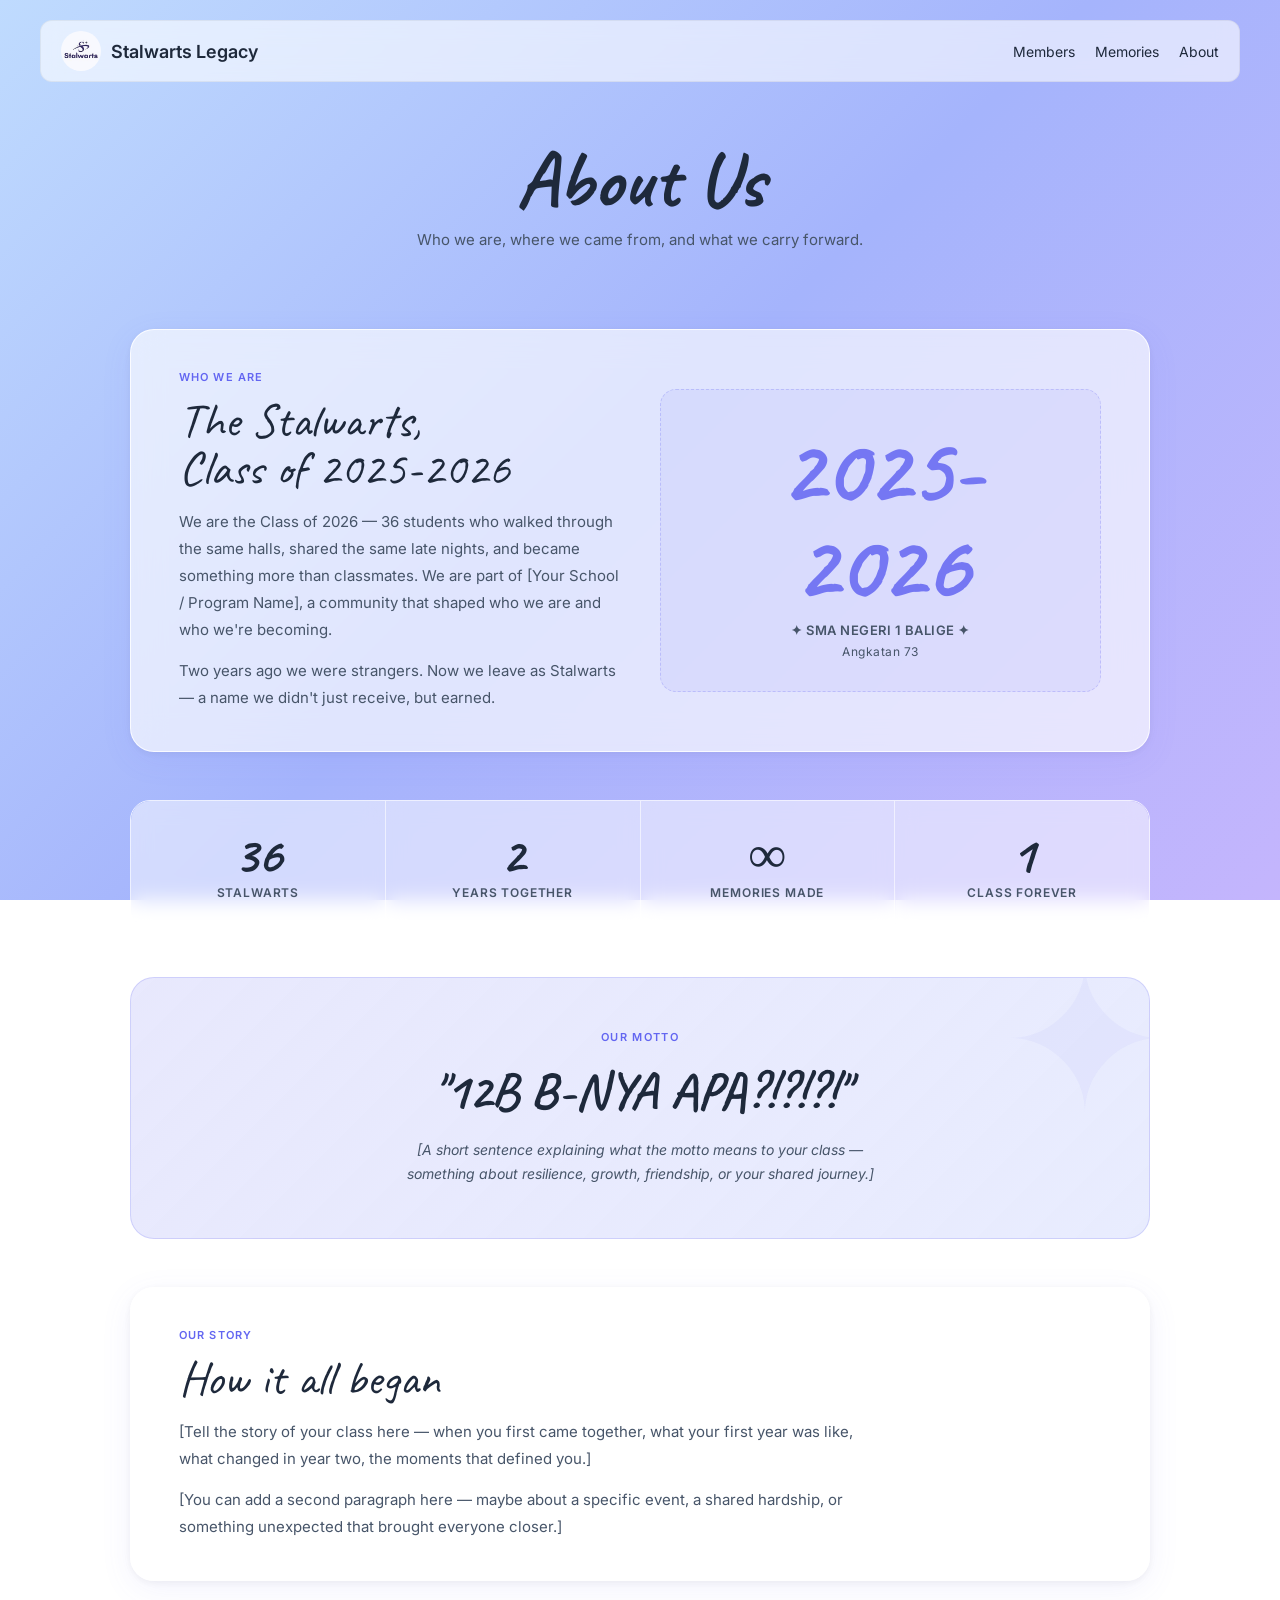
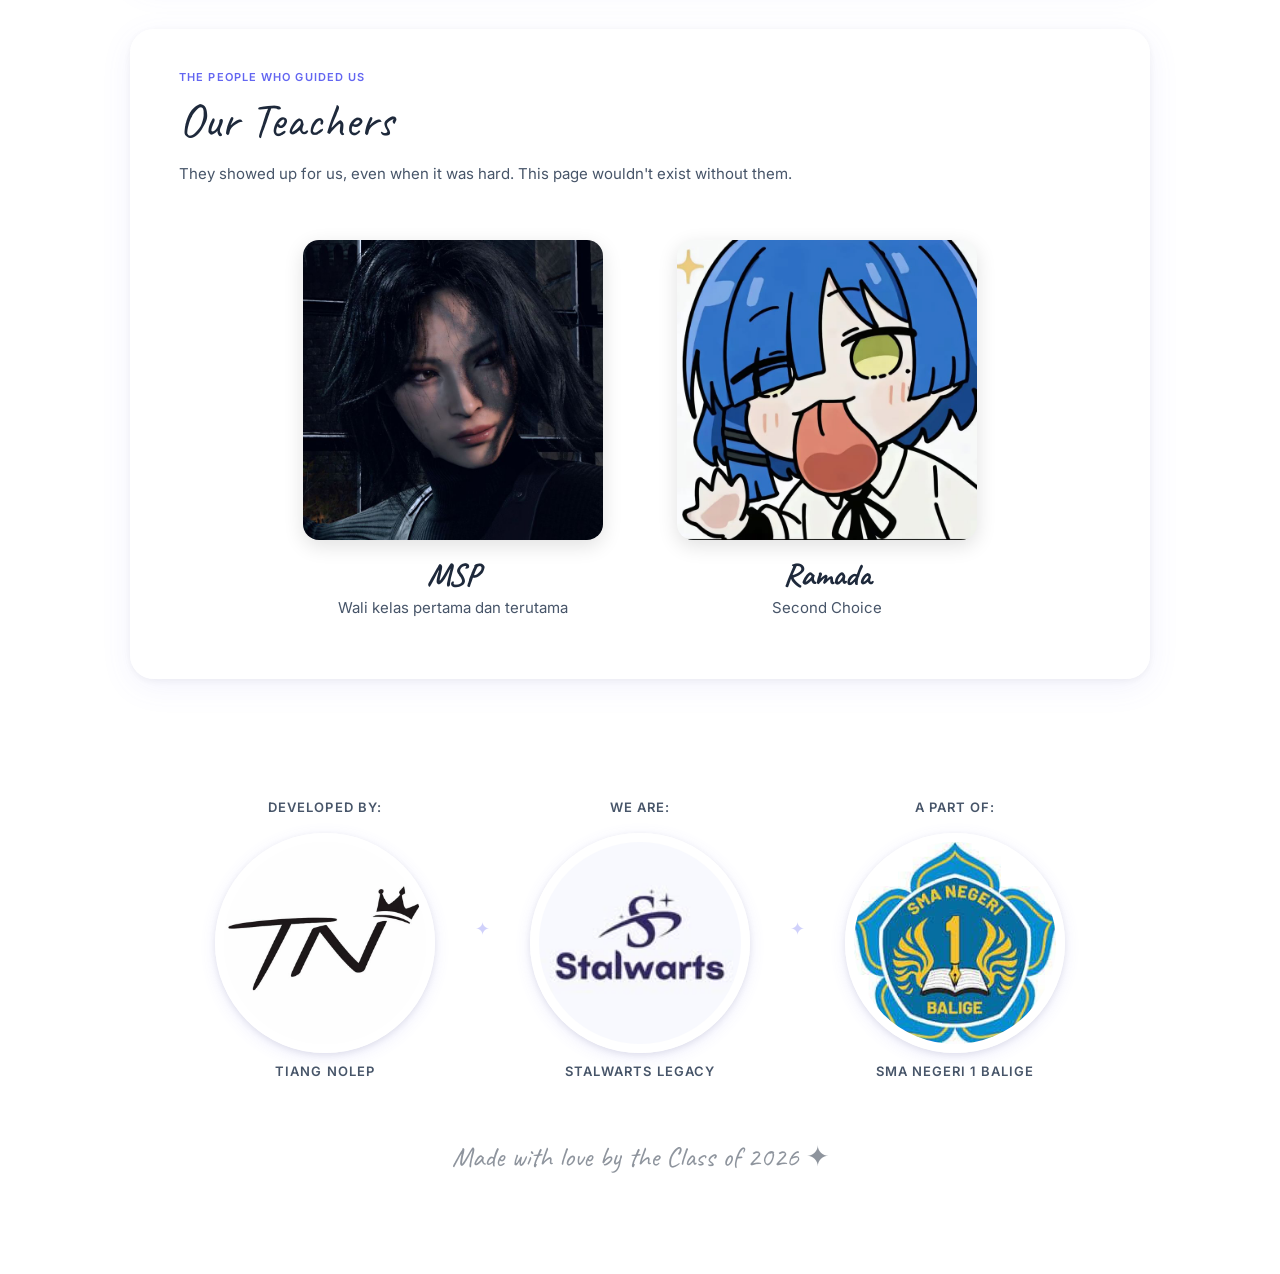
==== about.html @ 66ac6874 "digital yearbook with extra steps" ====
<!DOCTYPE html>
<html lang="en">
<head>
  <meta charset="UTF-8">
  <title>About — Yearbook 2026</title>
  <link href="https://fonts.googleapis.com/css2?family=Inter:wght@400;600;800&family=Caveat:wght@500;700&display=swap" rel="stylesheet">
  <style>
    * { margin: 0; padding: 0; box-sizing: border-box; }

    :root {
      --blue-light: #bfdbfe;
      --blue-mid:   #a5b4fc;
      --blue-dark:  #6366f1;
      --ink:        #1e293b;
      --muted:      #475569;
    }

    body {
      background: linear-gradient(135deg, #bfdbfe, #a5b4fc, #c4b5fd);
      background-attachment: fixed;
      font-family: 'Inter', sans-serif;
      min-height: 100vh;
      overflow-x: hidden;
    }

    /* ── NAVBAR ─────────────────────────────── */
    nav {
      position: fixed;
      top: 20px;
      left: 40px;
      right: 40px;
      display: flex;
      justify-content: space-between;
      align-items: center;
      z-index: 100;
      background: rgba(255,255,255,0.6);
      backdrop-filter: blur(10px);
      border: 1px solid rgba(0,0,0,0.05);
      padding: 10px 20px;
      border-radius: 12px;
    }
    .logo {
      display: flex; align-items: center; gap: 10px;
      cursor: pointer; text-decoration: none;
    }
    .logo img { width: 40px; height: 40px; object-fit: contain; border-radius: 50%; }
    .logo span { font-size: 18px; font-weight: 600; color: var(--ink); }
    nav ul { display: flex; gap: 20px; list-style: none; }
    nav ul a {
      color: var(--ink); text-decoration: none; font-size: 14px;
      position: relative;
    }
    nav ul a::after {
      content: ""; position: absolute;
      width: 0%; height: 2px;
      background: var(--blue-dark);
      left: 0; bottom: -4px; transition: 0.3s;
    }
    nav ul a:hover::after { width: 100%; }

    /* ── PAGE HEADER ──────────────────────── */
    .page-header {
      padding: 140px 60px 20px;
      text-align: center;
    }
    .page-header h1 {
      font-family: 'Caveat', cursive;
      font-size: 80px;
      color: var(--ink);
      line-height: 1;
    }
    .page-header p {
      margin-top: 10px;
      color: var(--muted);
      font-size: 15px;
    }

    /* ── CONTENT WRAPPER ────────────────────── */
    .content {
      max-width: 1100px;
      margin: 60px auto 120px;
      padding: 0 40px;
      display: flex;
      flex-direction: column;
      gap: 48px;
    }

    /* ── GLASS CARD ─────────────────────────── */
    .glass-card {
      background: rgba(255,255,255,0.65);
      backdrop-filter: blur(16px);
      border: 1px solid rgba(255,255,255,0.8);
      border-radius: 24px;
      padding: 40px 48px;
      box-shadow: 0 8px 32px rgba(99,102,241,0.08), 0 2px 8px rgba(0,0,0,0.06);
    }

    .section-label {
      font-size: 11px;
      font-weight: 600;
      letter-spacing: 0.1em;
      text-transform: uppercase;
      color: var(--blue-dark);
      margin-bottom: 12px;
    }

    .section-title {
      font-family: 'Caveat', cursive;
      font-size: 48px;
      color: var(--ink);
      line-height: 1;
      margin-bottom: 16px;
    }

    .section-body {
      font-size: 15px;
      color: var(--muted);
      line-height: 1.8;
      max-width: 680px;
    }

    /* ── IDENTITY CARD (two-column) ─────────── */
    .identity {
      display: grid;
      grid-template-columns: 1fr 1fr;
      gap: 40px;
      align-items: center;
    }

    .identity-visual {
      background: rgba(99,102,241,0.08);
      border-radius: 16px;
      padding: 32px;
      text-align: center;
      border: 1px dashed rgba(99,102,241,0.25);
    }

    .identity-year {
      font-family: 'Caveat', cursive;
      font-size: 96px;
      font-weight: 700;
      color: var(--blue-dark);
      line-height: 1;
      opacity: 0.85;
    }

    .identity-school {
      font-size: 13px;
      font-weight: 600;
      color: var(--muted);
      margin-top: 8px;
      letter-spacing: 0.04em;
    }

    /* ── STAT STRIP ─────────────────────────── */
    .stat-strip {
      display: flex;
      gap: 0;
      border-radius: 20px;
      overflow: hidden;
      border: 1px solid rgba(255,255,255,0.8);
    }

    .stat-item {
      flex: 1;
      padding: 28px 20px;
      text-align: center;
      background: rgba(255,255,255,0.5);
      backdrop-filter: blur(10px);
      border-right: 1px solid rgba(255,255,255,0.6);
    }
    .stat-item:last-child { border-right: none; }

    .stat-number {
      font-family: 'Caveat', cursive;
      font-size: 52px;
      font-weight: 700;
      color: var(--ink);
      line-height: 1;
    }

    .stat-number span {
      color: var(--blue-dark);
    }

    .stat-desc {
      font-size: 12px;
      font-weight: 600;
      text-transform: uppercase;
      letter-spacing: 0.07em;
      color: var(--muted);
      margin-top: 4px;
    }

    /* ── PILLARS / VALUES ───────────────────── */
    .pillars {
      display: grid;
      grid-template-columns: repeat(3, 1fr);
      gap: 20px;
      margin-top: 28px;
    }

    .pillar {
      background: rgba(255,255,255,0.55);
      border-radius: 16px;
      padding: 24px 20px;
      border: 1px solid rgba(255,255,255,0.8);
      text-align: center;
      transition: transform 0.25s ease, box-shadow 0.25s ease;
    }

    .pillar:hover {
      transform: translateY(-6px);
      box-shadow: 0 16px 40px rgba(99,102,241,0.12);
    }

    .pillar-icon {
      font-size: 32px;
      margin-bottom: 12px;
      display: block;
    }

    .pillar-title {
      font-family: 'Caveat', cursive;
      font-size: 26px;
      font-weight: 700;
      color: var(--ink);
      margin-bottom: 6px;
    }

    .pillar-text {
      font-size: 13px;
      color: var(--muted);
      line-height: 1.6;
    }

    /* ── MOTTO BANNER ───────────────────────── */
    .motto-card {
      background: linear-gradient(135deg, rgba(99,102,241,0.15), rgba(165,180,252,0.25));
      backdrop-filter: blur(16px);
      border: 1px solid rgba(99,102,241,0.2);
      border-radius: 24px;
      padding: 52px 60px;
      text-align: center;
      position: relative;
      overflow: hidden;
    }

    .motto-card::before {
      content: "✦";
      position: absolute;
      font-size: 200px;
      color: rgba(99,102,241,0.05);
      top: -40px; right: -20px;
      line-height: 1;
      pointer-events: none;
    }

    .motto-label {
      font-size: 11px;
      font-weight: 600;
      letter-spacing: 0.12em;
      text-transform: uppercase;
      color: var(--blue-dark);
      margin-bottom: 16px;
    }

    .motto-text {
      font-family: 'Caveat', cursive;
      font-size: 52px;
      font-weight: 700;
      color: var(--ink);
      line-height: 1.2;
    }

    .motto-sub {
      margin-top: 16px;
      font-size: 14px;
      color: var(--muted);
      font-style: italic;
      max-width: 500px;
      margin-left: auto;
      margin-right: auto;
      line-height: 1.7;
    }

    /* ── STAFF ROW ──────────────────────────── */
    .staff-row {
      display: flex;
      gap: 24px;
      flex-wrap: wrap;
      margin-top: 28px;
      justify-content: center;
    }

    .staff-card {
      display: flex;
      flex-direction: column;
      align-items: center;
      background: rgba(255,255,255,0.55);
      border: 1px solid rgba(255,255,255,0.8);
      border-radius: 20px;
      padding: 24px 28px 20px;
      width: 350px;
      transition: transform 0.25s ease, box-shadow 0.25s ease;
    }

    .staff-card:hover {
      transform: translateY(-6px);
      box-shadow: 0 16px 40px rgba(99,102,241,0.12);
    }

    .staff-photo {
      width: 300px;
      height: 300px;
      border-radius: 16px;
      object-fit: cover;
      background: #cbd5e1;
      flex-shrink: 0;
      box-shadow: 0 6px 20px rgba(0,0,0,0.12);
      margin-bottom: 14px;
    }

    .staff-name {
      font-family: 'Caveat', cursive;
      font-size: 32px;
      font-weight: 700;
      color: var(--ink);
      text-align: center;
    }

    .staff-role {
      font-size: 15px;
      color: var(--muted);
      margin-top: 3px;
      text-align: center;
    }

    /* ── FOOTER NOTE ────────────────────────── */
    .end-note {
      text-align: center;
      padding: 0 0 100px;
      font-family: 'Caveat', cursive;
      font-size: 28px;
      color: rgba(30,41,59,0.5);
    }

    /* ── FADE-IN ANIMATION ──────────────────── */
    .fade-in {
      opacity: 0;
      transform: translateY(24px);
      transition: opacity 0.6s ease, transform 0.6s ease;
    }
    .fade-in.visible {
      opacity: 1;
      transform: translateY(0);
    }

    /* ── RESPONSIVE ───────────────────────────── */
    @media (max-width: 768px) {
      nav { left: 16px; right: 16px; }
      .content { padding: 0 20px; }
      .glass-card { padding: 28px 24px; }
      .identity { grid-template-columns: 1fr; }
      .pillars { grid-template-columns: 1fr 1fr; }
      .stat-strip { flex-direction: column; }
      .stat-item { border-right: none; border-bottom: 1px solid rgba(255,255,255,0.6); }
      .motto-card { padding: 36px 28px; }
      .motto-text { font-size: 38px; }
    }

    @media (max-width: 480px) {
      .pillars { grid-template-columns: 1fr; }
      .page-header h1 { font-size: 60px; }
    }
    /* ── LOGO TRIO ──────────────────────────── */
    .logo-trio {
      display: flex;
      align-items: center;
      justify-content: center;
      gap: 40px;
      padding: 0 40px 60px;
    }

    .logo-item {
      display: flex;
      flex-direction: column;
      align-items: center;
      gap: 10px;
    }

    .logo-item img {
      width: 220px;
      height: 220px;
      object-fit: contain;
      border-radius: 50%;
      background: rgba(255,255,255,0.7);
      padding: 8px;
      box-shadow: 0 4px 16px rgba(99,102,241,0.12), 0 2px 6px rgba(0,0,0,0.08);
      border: 1px solid rgba(255,255,255,0.9);
      transition: transform 0.25s ease, box-shadow 0.25s ease;
    }

    .logo-item img:hover {
      transform: translateY(-4px);
      box-shadow: 0 12px 32px rgba(99,102,241,0.18), 0 4px 12px rgba(0,0,0,0.1);
    }

    .logo-caption {
      font-size: 13px;
      font-weight: 600;
      letter-spacing: 0.08em;
      text-transform: uppercase;
      color: var(--muted);
      margin-bottom: 8px;
      min-height: 16px;
    }

    .logo-label {
      font-size: 13px;
      font-weight: 600;
      letter-spacing: 0.08em;
      text-transform: uppercase;
      color: var(--muted);
    }

    .logo-divider {
      font-size: 18px;
      color: rgba(99,102,241,0.3);
      margin-bottom: 20px;
    }

  </style>
</head>
<body>

  <!-- NAVBAR -->
  <nav>
    <a href="index.html" class="logo">
      <img src="assets/images/logo.jpg" alt="logo">
      <span>Stalwarts Legacy</span>
    </a>
    <ul>
      <li><a href="members.html">Members</a></li>
      <li><a href="memories.html">Memories</a></li>
      <li><a href="about.html">About</a></li>
    </ul>
  </nav>

  <!-- HEADER -->
  <div class="page-header">
    <h1>About Us</h1>
    <p id="heroSubtitle"></p>
  </div>

  <div class="content" id="content"></div>

  <div class="logo-trio" id="logoTrio"></div>
  <div class="end-note" id="endNote"></div>

  <script src="about-data.js"></script>
  <script>
    const d = aboutData;

    // ── Hero subtitle
    document.getElementById('heroSubtitle').textContent = d.subtitle;

    // ── End note
    document.getElementById('endNote').textContent = d.endNote;

    const content = document.getElementById('content');

    // ── ① WHO WE ARE
    content.innerHTML += `
      <div class="glass-card fade-in">
        <div class="identity">
          <div>
            <div class="section-label">Who We Are</div>
            <div class="section-title">The Stalwarts,<br>Class of ${d.identity.year}</div>
            ${d.identity.paragraphs.map((p, i) =>
              `<p class="section-body" ${i > 0 ? 'style="margin-top:14px"' : ''}>${p}</p>`
            ).join('')}
          </div>
          <div class="identity-visual">
            <div class="identity-year">${d.identity.year}</div>
            <div class="identity-school">✦ ${d.identity.schoolName} ✦</div>
            <div class="identity-school" style="margin-top:6px;font-weight:400;font-size:12px">${d.identity.department}</div>
          </div>
        </div>
      </div>`;

    // ── ② STATS
    content.innerHTML += `
      <div class="stat-strip fade-in">
        ${d.stats.map(s => `
          <div class="stat-item">
            <div class="stat-number">${s.number}</div>
            <div class="stat-desc">${s.label}</div>
          </div>`).join('')}
      </div>`;

    // ── ③ MOTTO
    content.innerHTML += `
      <div class="motto-card fade-in">
        <div class="motto-label">Our Motto</div>
        <div class="motto-text">"${d.motto.text}"</div>
        <p class="motto-sub">${d.motto.caption}</p>
      </div>`;

    // ── ④ OUR STORY
    content.innerHTML += `
      <div class="glass-card fade-in">
        <div class="section-label">Our Story</div>
        <div class="section-title">How it all began</div>
        ${d.story.paragraphs.map((p, i) =>
          `<p class="section-body" ${i > 0 ? 'style="margin-top:14px"' : ''}>${p}</p>`
        ).join('')}
      </div>`;

    // ── ⑤ TEACHERS
    content.innerHTML += `
      <div class="glass-card fade-in">
        <div class="section-label">The People Who Guided Us</div>
        <div class="section-title">Our Teachers</div>
        <p class="section-body">They showed up for us, even when it was hard. This page wouldn't exist without them.</p>
        <div class="staff-row">
          ${d.teachers.map(t => `
            <div class="staff-card">
              <img class="staff-photo" src="${t.photo}" alt="${t.name}">
              <div>
                <div class="staff-name">${t.name}</div>
                <div class="staff-role">${t.role}</div>
              </div>
            </div>`).join('')}
        </div>
      </div>`;

    // ── LOGOS
    const logoTrio = document.getElementById('logoTrio');
    logoTrio.innerHTML = d.logos.map((logo, i) => `
      ${i > 0 ? '<div class="logo-divider">✦</div>' : ''}
      <div class="logo-item">
        <div class="logo-caption">${logo.caption}</div>
        <img src="${logo.src}" alt="${logo.label}">
        <div class="logo-label">${logo.label}</div>
      </div>`).join('');

    // ── Fade-in on scroll
    const observer = new IntersectionObserver((entries) => {
      entries.forEach(entry => {
        if (entry.isIntersecting) entry.target.classList.add('visible');
      });
    }, { threshold: 0.12 });

    document.querySelectorAll('.fade-in').forEach(el => observer.observe(el));
  </script>

</body>
</html>
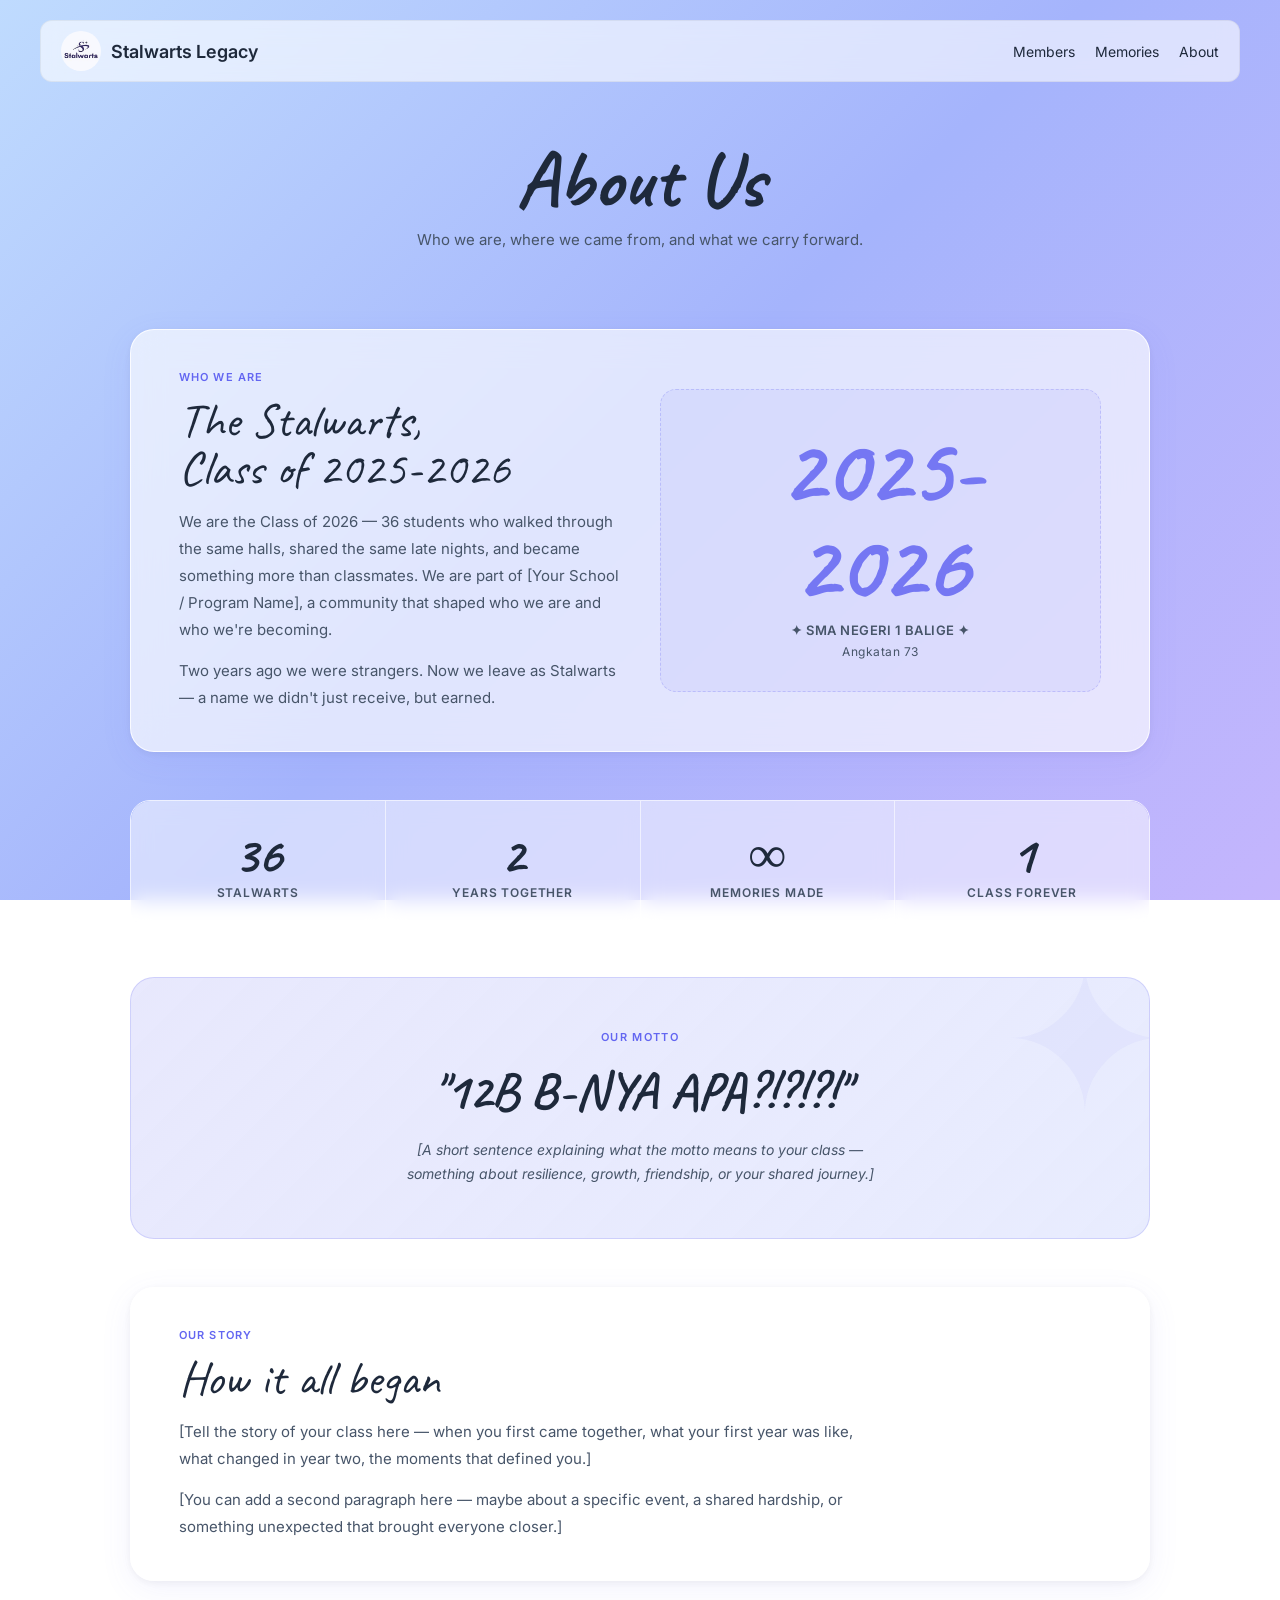
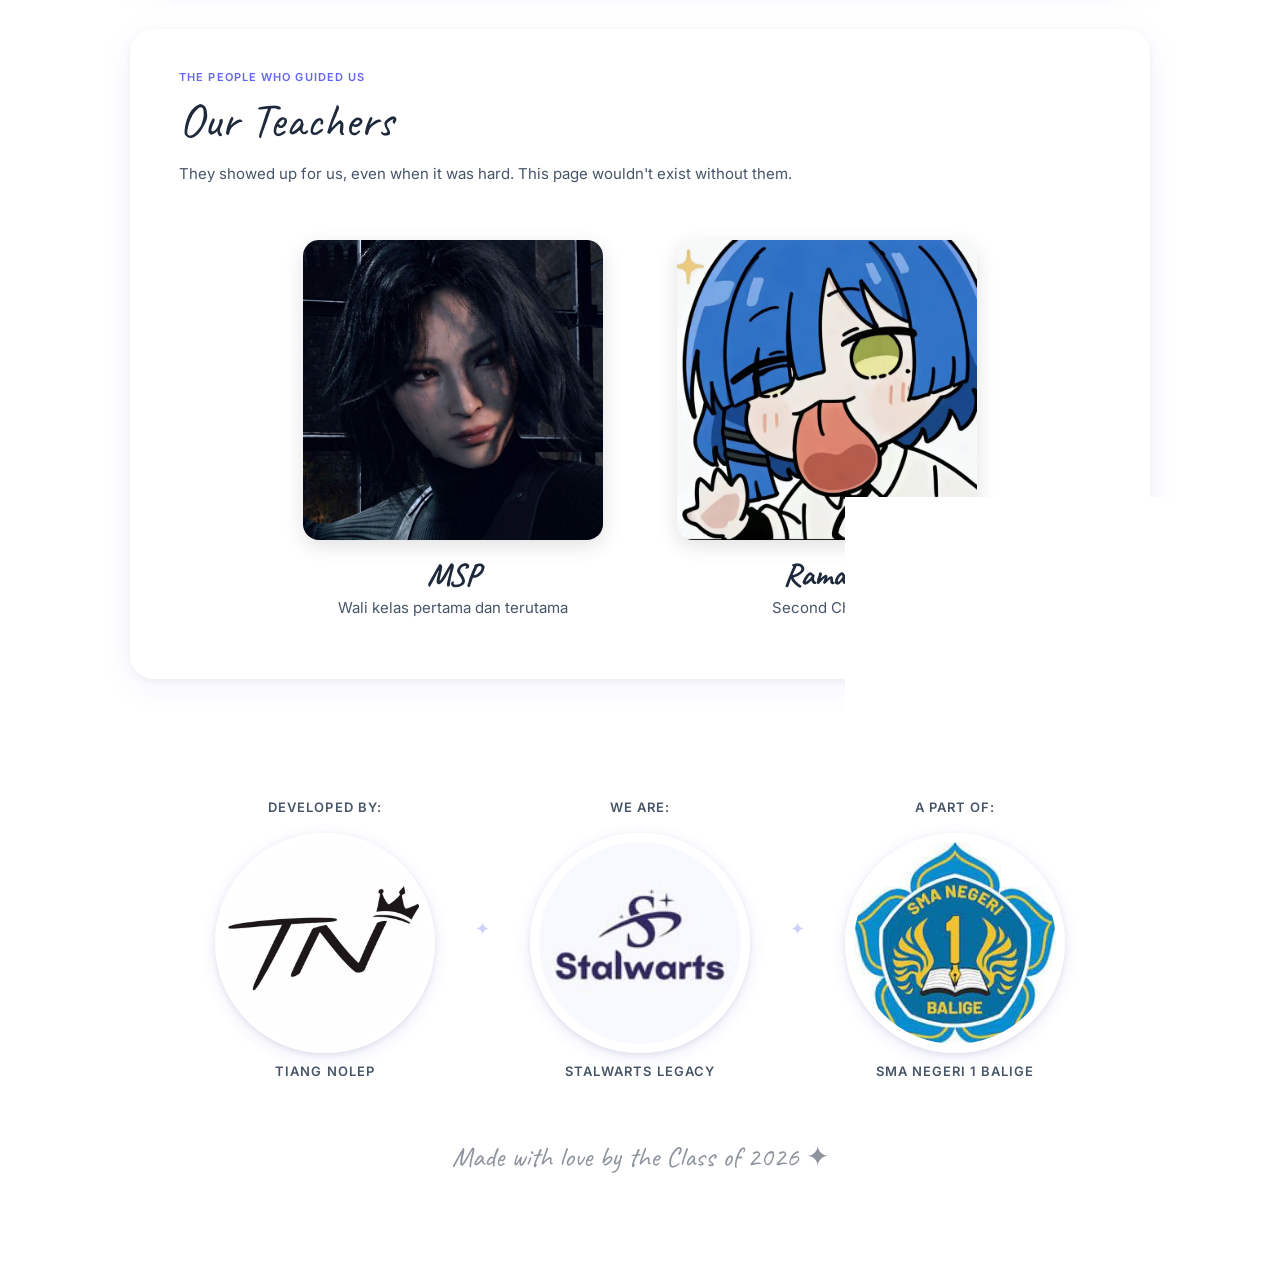
==== commit a747f9e6: "mobile fix" ====
--- a/about.html
+++ b/about.html
@@ -2,6 +2,7 @@
 <html lang="en">
 <head>
   <meta charset="UTF-8">
+  <meta name="viewport" content="width=device-width, initial-scale=1.0">
   <title>About — Yearbook 2026</title>
   <link href="https://fonts.googleapis.com/css2?family=Inter:wght@400;600;800&family=Caveat:wght@500;700&display=swap" rel="stylesheet">
   <style>
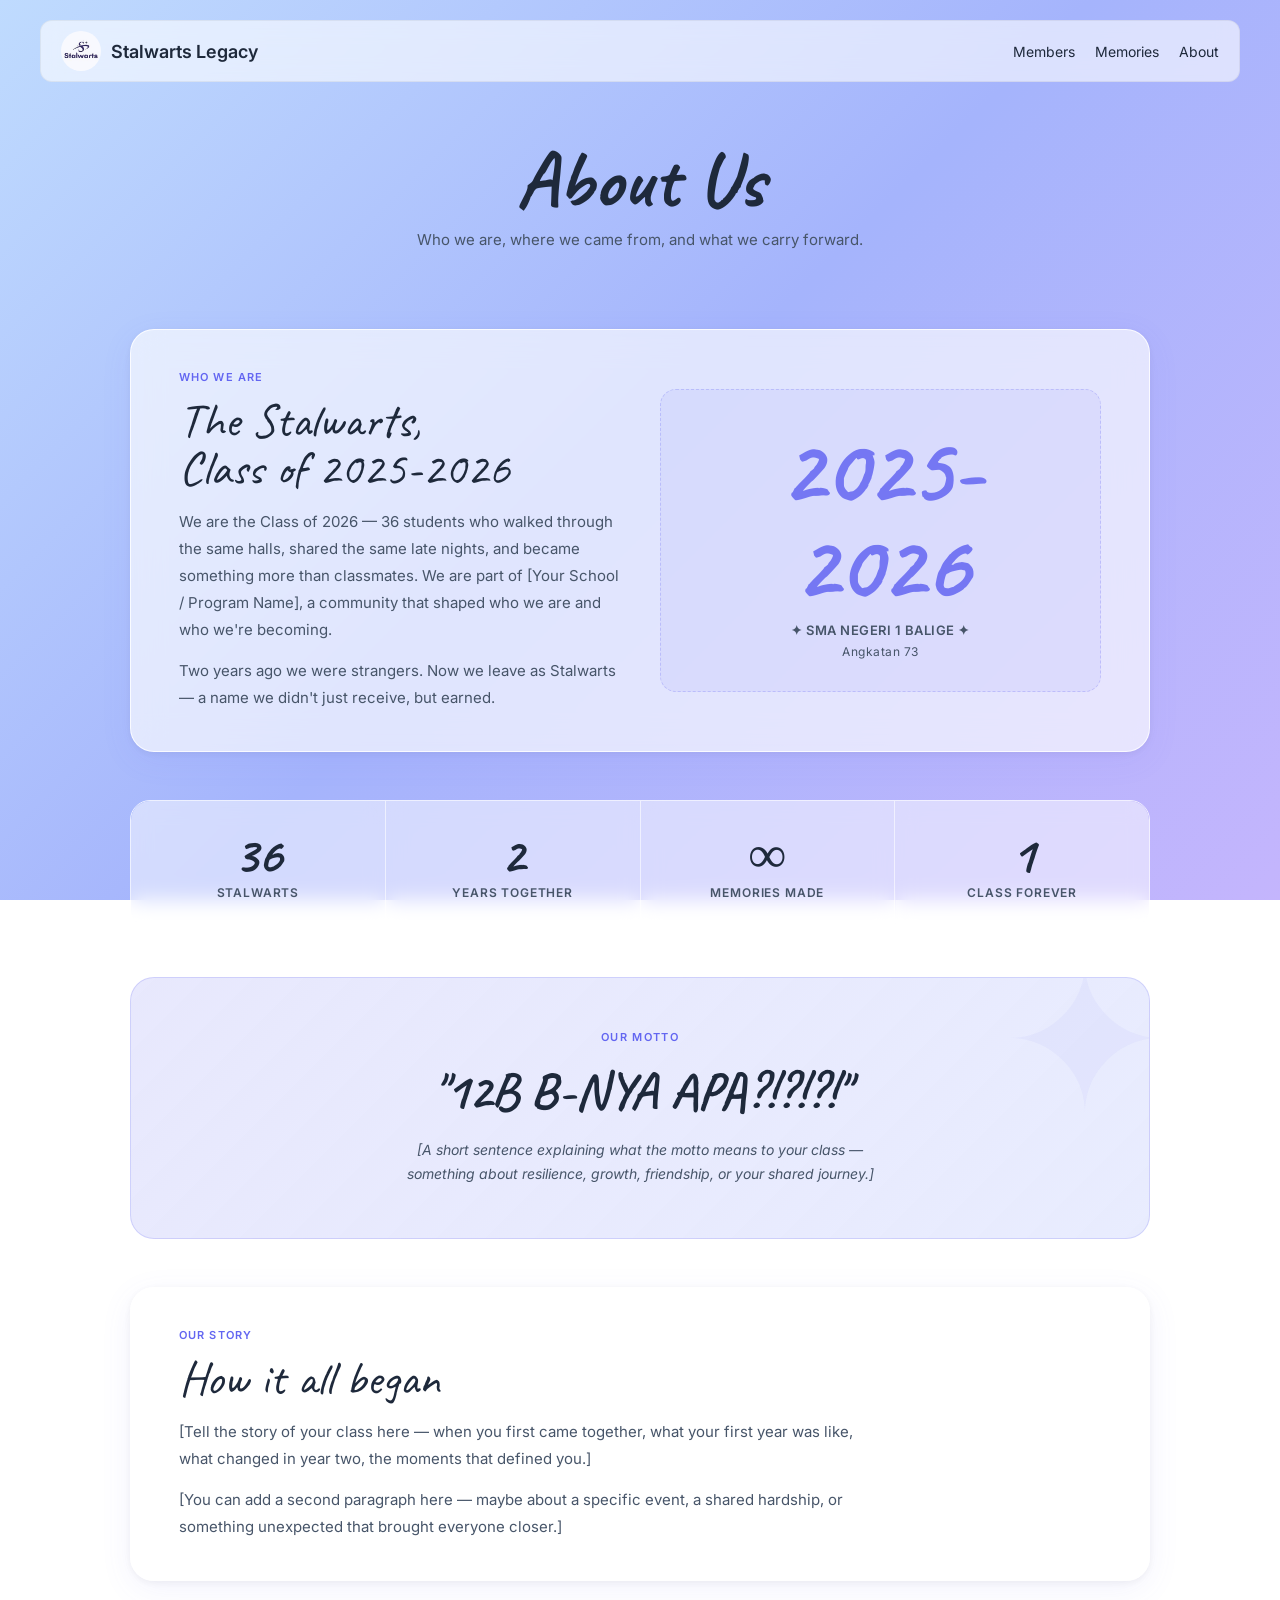
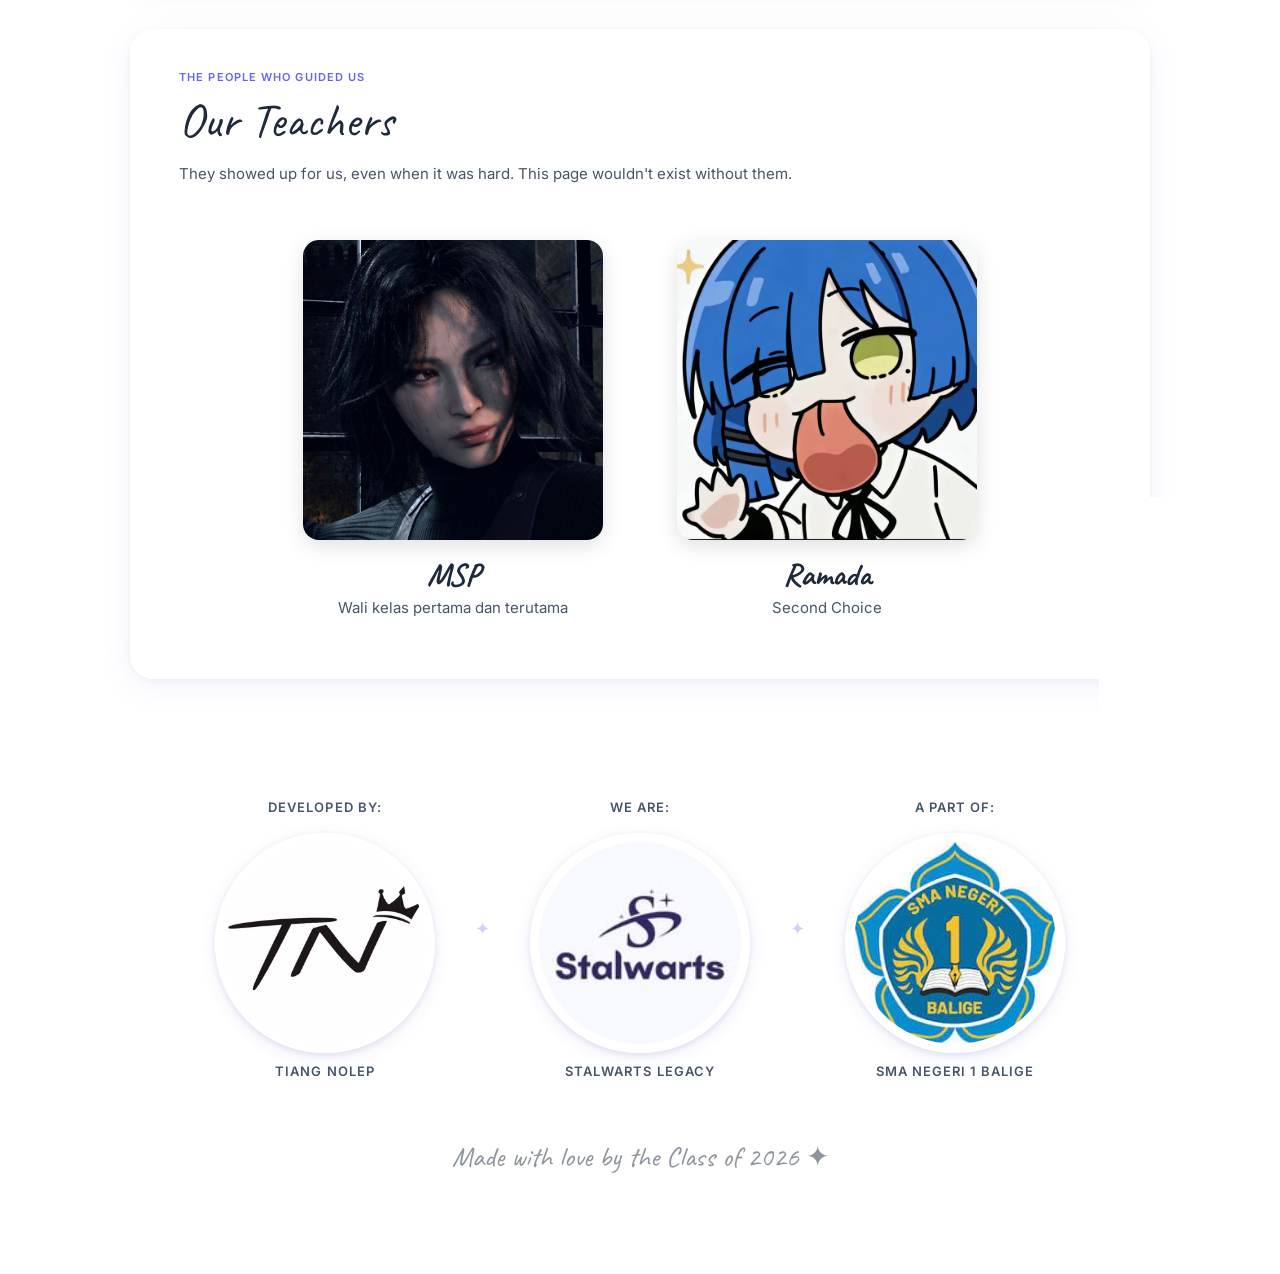
==== commit 7e04f066: "mobile fix 2" ====
--- a/about.html
+++ b/about.html
@@ -359,20 +359,93 @@
 
     /* ── RESPONSIVE ───────────────────────────── */
     @media (max-width: 768px) {
-      nav { left: 16px; right: 16px; }
-      .content { padding: 0 20px; }
-      .glass-card { padding: 28px 24px; }
-      .identity { grid-template-columns: 1fr; }
-      .pillars { grid-template-columns: 1fr 1fr; }
-      .stat-strip { flex-direction: column; }
-      .stat-item { border-right: none; border-bottom: 1px solid rgba(255,255,255,0.6); }
-      .motto-card { padding: 36px 28px; }
-      .motto-text { font-size: 38px; }
-    }
-
-    @media (max-width: 480px) {
-      .pillars { grid-template-columns: 1fr; }
-      .page-header h1 { font-size: 60px; }
+      nav {
+        top: 12px;
+        left: 12px;
+        right: 12px;
+        padding: 8px 14px;
+      }
+
+      .logo img  { width: 30px; height: 30px; }
+      .logo span { font-size: 14px; }
+      nav ul     { gap: 12px; }
+      nav ul a   { font-size: 13px; }
+
+      .page-header     { padding: 90px 20px 20px; }
+      .page-header h1  { font-size: 52px; }
+      .page-header p   { font-size: 14px; }
+
+      .content {
+        padding: 0 16px;
+        margin: 40px auto 80px;
+        gap: 32px;
+      }
+
+      .glass-card { padding: 24px 20px; }
+
+      .section-title { font-size: 38px; }
+
+      .identity { grid-template-columns: 1fr; gap: 24px; }
+
+      .identity-year { font-size: 72px; }
+
+      .stat-strip { flex-direction: column; border-radius: 16px; }
+      .stat-item  {
+        border-right: none;
+        border-bottom: 1px solid rgba(255,255,255,0.6);
+        padding: 20px 16px;
+      }
+      .stat-item:last-child { border-bottom: none; }
+      .stat-number { font-size: 40px; }
+
+      .pillars                    { grid-template-columns: 1fr 1fr; gap: 12px; margin-top: 20px; }
+      .pillar                     { padding: 18px 14px; }
+      .pillar-icon                { font-size: 26px; }
+      .pillar-title               { font-size: 22px; }
+
+      .motto-card  { padding: 32px 24px; }
+      .motto-text  { font-size: 36px; }
+      .motto-sub   { font-size: 13px; }
+
+      /* Staff — stack vertically, photos fill card width */
+      .staff-row  { gap: 16px; }
+      .staff-card {
+        width: 100%;
+        max-width: 340px;
+        padding: 18px 18px 14px;
+      }
+      .staff-photo {
+        width: 100%;
+        height: auto;
+        aspect-ratio: 1 / 1;
+      }
+      .staff-name { font-size: 26px; }
+      .staff-role { font-size: 14px; }
+
+      /* Logo trio — wrap + shrink images */
+      .logo-trio  {
+        flex-wrap: wrap;
+        gap: 24px;
+        padding: 0 16px 48px;
+      }
+      .logo-item img  { width: 150px; height: 150px; }
+      .logo-divider   { display: none; }
+
+      .end-note { font-size: 22px; padding-bottom: 60px; }
+    }
+
+    @media (max-width: 430px) {
+      .logo span { display: none; }
+      nav ul     { gap: 8px; }
+      nav ul a   { font-size: 12px; }
+
+      .page-header h1 { font-size: 42px; }
+
+      .pillars  { grid-template-columns: 1fr; }
+
+      .motto-text { font-size: 30px; }
+
+      .logo-item img { width: 110px; height: 110px; }
     }
     /* ── LOGO TRIO ──────────────────────────── */
     .logo-trio {
